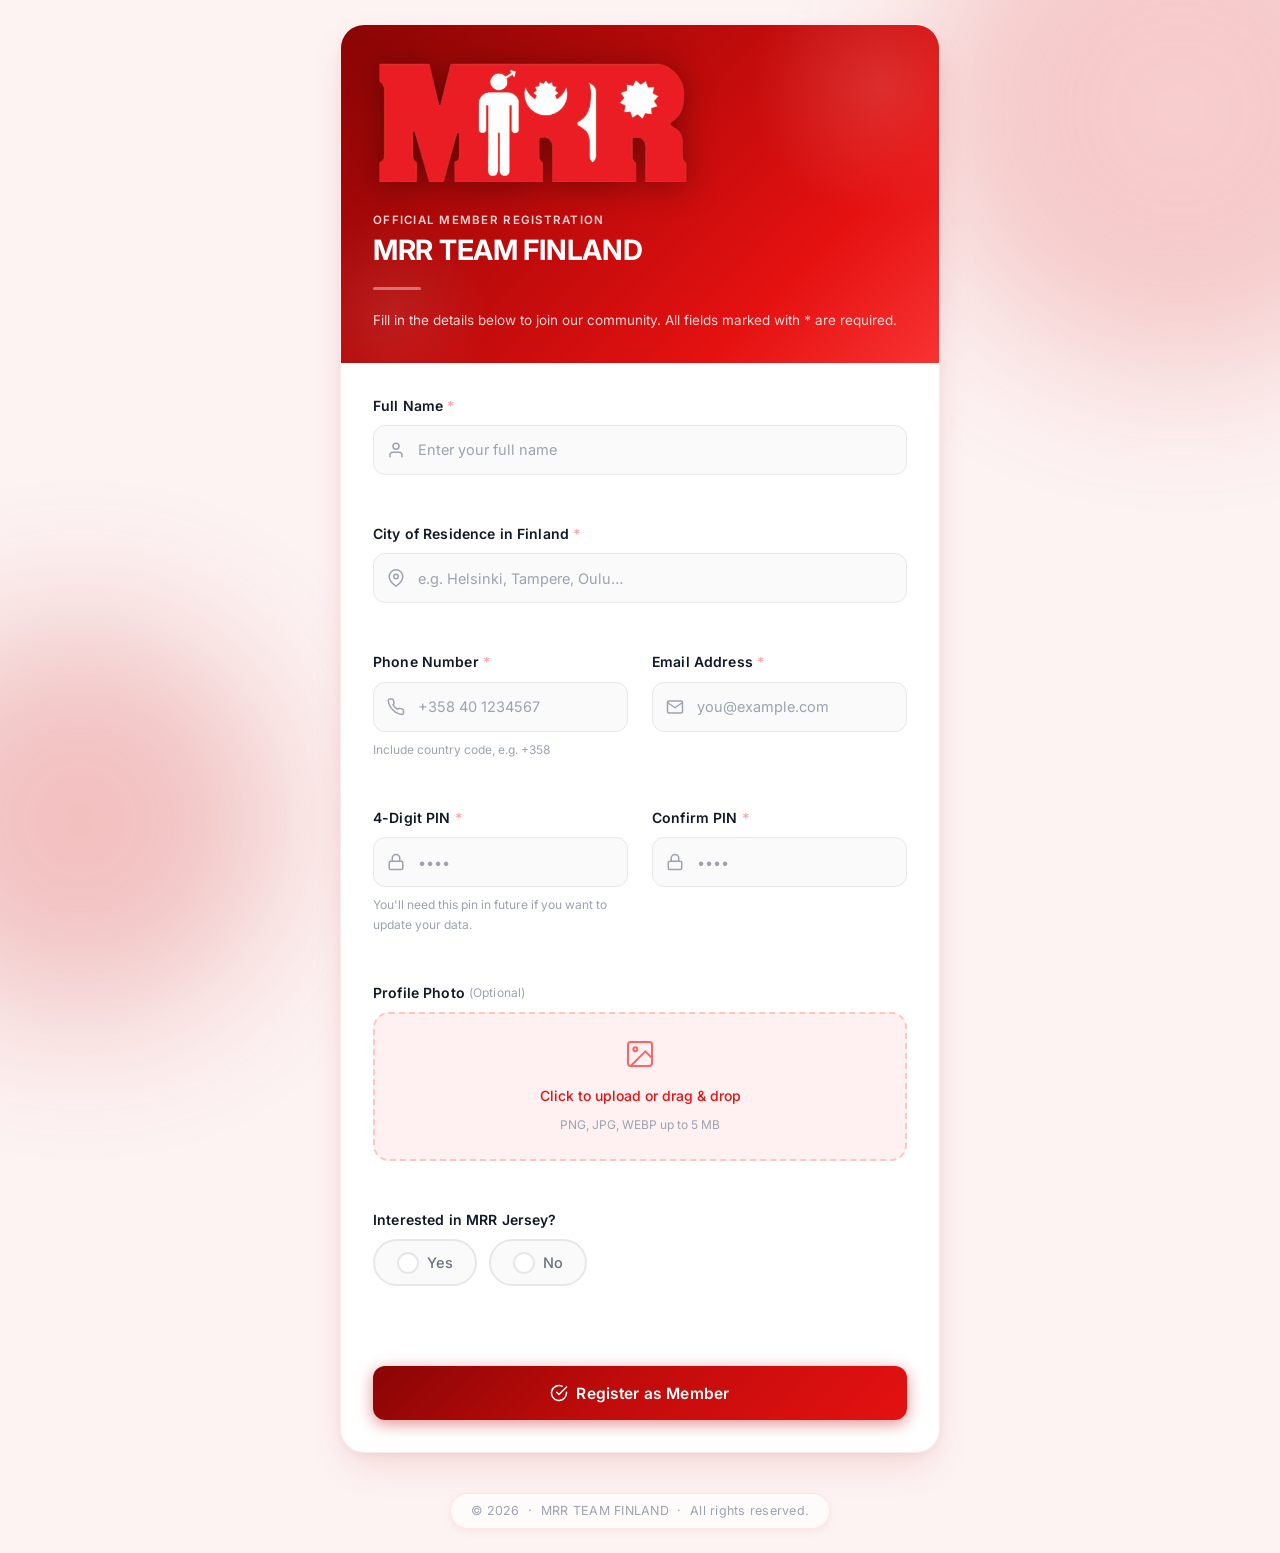
==== index.html @ 06aa5de4 "feat: add member login modal for registration editing and implement Firebase query logic" ====
<!DOCTYPE html>
<html lang="en">

<head>
  <meta charset="UTF-8">
  <meta name="viewport" content="width=device-width, initial-scale=1.0">
  <title>Member Registration | MRR TEAM FINLAND</title>
  <meta name="description" content="Join MRR TEAM FINLAND. Register as an official member today.">

  <!-- Social Meta -->
  <meta property="og:title" content="Member Registration | MRR TEAM FINLAND">
  <meta property="og:description" content="Register as a member of MRR TEAM FINLAND.">
  <meta property="og:type" content="website">

  <!-- Google Fonts -->
  <link rel="preconnect" href="https://fonts.googleapis.com">
  <link rel="preconnect" href="https://fonts.gstatic.com" crossorigin>
  <link href="https://fonts.googleapis.com/css2?family=Inter:wght@400;500;600;700&display=swap" rel="stylesheet">

  <!-- Stylesheet -->
  <link rel="stylesheet" href="index.css">
</head>

<body>

  <!-- =====================
       BACKGROUND DECORATION
       ===================== -->
  <div class="bg-orb bg-orb--1" aria-hidden="true"></div>
  <div class="bg-orb bg-orb--2" aria-hidden="true"></div>
  <div class="bg-orb bg-orb--3" aria-hidden="true"></div>

  <!-- =====================
       MAIN PAGE WRAPPER
       ===================== -->
  <main class="page-wrapper" role="main">

    <!-- Form Card -->
    <div class="form-card" id="formCard">

      <!-- Card Header -->
      <div class="card-header">

        <!-- MRR Logo -->
        <div class="header-logo-wrap">
          <img src="mrr-logo.png" alt="MRR TEAM FINLAND Logo" class="header-logo">
        </div>

        <div class="header-text">
          <p class="header-subtitle">Official Member Registration</p>
          <h1 class="header-title">MRR TEAM FINLAND</h1>
        </div>
        <div class="header-divider" aria-hidden="true"></div>
        <p class="header-desc">Fill in the details below to join our community. All fields marked with <span
            class="required-star">*</span> are required.</p>
        <!--  <div class="header-login-prompt">
          Already a member? <button type="button" id="openLoginModalBtn" class="login-text-btn">Login here</button>
        </div>-->
      </div>

      <!-- Registration Form -->
      <form id="registrationForm" class="reg-form" novalidate>

        <!-- Full Name -->
        <div class="field-group" id="fieldFullName">
          <label class="field-label" for="fullName">
            Full Name <span class="required-star" aria-label="required">*</span>
          </label>
          <div class="input-wrapper">
            <span class="input-icon" aria-hidden="true">
              <svg width="18" height="18" viewBox="0 0 24 24" fill="none" stroke="currentColor" stroke-width="2"
                stroke-linecap="round" stroke-linejoin="round">
                <path d="M20 21v-2a4 4 0 0 0-4-4H8a4 4 0 0 0-4 4v2" />
                <circle cx="12" cy="7" r="4" />
              </svg>
            </span>
            <input type="text" id="fullName" name="fullName" class="field-input" placeholder="Enter your full name"
              required autocomplete="name" aria-describedby="fullNameError">
          </div>
          <span class="field-error" id="fullNameError" role="alert" aria-live="polite"></span>
        </div>

        <!-- City of Residence -->
        <div class="field-group" id="fieldCity">
          <label class="field-label" for="city">
            City of Residence in Finland <span class="required-star" aria-label="required">*</span>
          </label>
          <div class="input-wrapper">
            <span class="input-icon" aria-hidden="true">
              <svg width="18" height="18" viewBox="0 0 24 24" fill="none" stroke="currentColor" stroke-width="2"
                stroke-linecap="round" stroke-linejoin="round">
                <path d="M21 10c0 7-9 13-9 13s-9-6-9-13a9 9 0 0 1 18 0z" />
                <circle cx="12" cy="10" r="3" />
              </svg>
            </span>
            <input type="text" id="city" name="city" class="field-input" placeholder="e.g. Helsinki, Tampere, Oulu…"
              required autocomplete="address-level2" aria-describedby="cityError">
          </div>
          <span class="field-error" id="cityError" role="alert" aria-live="polite"></span>
        </div>

        <!-- Phone Number -->
        <div class="field-group" id="fieldPhone">
          <label class="field-label" for="phone">
            Phone Number <span class="required-star" aria-label="required">*</span>
          </label>
          <div class="input-wrapper">
            <span class="input-icon" aria-hidden="true">
              <svg width="18" height="18" viewBox="0 0 24 24" fill="none" stroke="currentColor" stroke-width="2"
                stroke-linecap="round" stroke-linejoin="round">
                <path
                  d="M22 16.92v3a2 2 0 0 1-2.18 2 19.79 19.79 0 0 1-8.63-3.07A19.5 19.5 0 0 1 4.69 12a19.79 19.79 0 0 1-3.07-8.67A2 2 0 0 1 3.6 1.27h3a2 2 0 0 1 2 1.72c.127.96.361 1.903.7 2.81a2 2 0 0 1-.45 2.11L7.91 8.91a16 16 0 0 0 6.29 6.29l.91-.91a2 2 0 0 1 2.11-.45c.907.339 1.85.573 2.81.7A2 2 0 0 1 22 16.92z" />
              </svg>
            </span>
            <input type="tel" id="phone" name="phone" class="field-input" placeholder="+358 40 1234567" required
              autocomplete="tel" aria-describedby="phoneError">
          </div>
          <span class="field-hint">Include country code, e.g. +358</span>
          <span class="field-error" id="phoneError" role="alert" aria-live="polite"></span>
        </div>

        <!-- Email Address -->
        <div class="field-group" id="fieldEmail">
          <label class="field-label" for="email">
            Email Address <span class="required-star" aria-label="required">*</span>
          </label>
          <div class="input-wrapper">
            <span class="input-icon" aria-hidden="true">
              <svg width="18" height="18" viewBox="0 0 24 24" fill="none" stroke="currentColor" stroke-width="2"
                stroke-linecap="round" stroke-linejoin="round">
                <path d="M4 4h16c1.1 0 2 .9 2 2v12c0 1.1-.9 2-2 2H4c-1.1 0-2-.9-2-2V6c0-1.1.9-2 2-2z" />
                <polyline points="22,6 12,13 2,6" />
              </svg>
            </span>
            <input type="email" id="email" name="email" class="field-input" placeholder="you@example.com" required
              autocomplete="email" aria-describedby="emailError">
          </div>
          <span class="field-error" id="emailError" role="alert" aria-live="polite"></span>
        </div>

        <!-- 4-Digit PIN -->
        <div class="field-group" id="fieldPassword">
          <label class="field-label" for="password">
            4-Digit PIN <span class="required-star" aria-label="required">*</span>
          </label>
          <div class="input-wrapper">
            <span class="input-icon" aria-hidden="true">
              <svg width="18" height="18" viewBox="0 0 24 24" fill="none" stroke="currentColor" stroke-width="2"
                stroke-linecap="round" stroke-linejoin="round">
                <rect x="3" y="11" width="18" height="11" rx="2" ry="2" />
                <path d="M7 11V7a5 5 0 0 1 10 0v4" />
              </svg>
            </span>
            <input type="password" id="password" name="password" class="field-input pin-input" placeholder="••••"
              required inputmode="numeric" pattern="[0-9]{4}" maxlength="4" autocomplete="new-password"
              aria-describedby="passwordError passwordHint">
          </div>
          <span class="field-hint" id="passwordHint">You'll need this pin in future if you
            want to update your data.</span>
          <span class="field-error" id="passwordError" role="alert" aria-live="polite"></span>
        </div>

        <!-- Confirm PIN -->
        <div class="field-group" id="fieldConfirmPassword">
          <label class="field-label" for="confirmPassword">
            Confirm PIN <span class="required-star" aria-label="required">*</span>
          </label>
          <div class="input-wrapper">
            <span class="input-icon" aria-hidden="true">
              <svg width="18" height="18" viewBox="0 0 24 24" fill="none" stroke="currentColor" stroke-width="2"
                stroke-linecap="round" stroke-linejoin="round">
                <rect x="3" y="11" width="18" height="11" rx="2" ry="2" />
                <path d="M7 11V7a5 5 0 0 1 10 0v4" />
              </svg>
            </span>
            <input type="password" id="confirmPassword" name="confirmPassword" class="field-input pin-input"
              placeholder="••••" required inputmode="numeric" pattern="[0-9]{4}" maxlength="4"
              autocomplete="new-password" aria-describedby="confirmPasswordError">
          </div>
          <span class="field-error" id="confirmPasswordError" role="alert" aria-live="polite"></span>
        </div>

        <!-- Profile Photo Upload -->
        <div class="field-group" id="fieldPhoto">
          <label class="field-label" for="profilePhoto">
            Profile Photo <span class="field-optional">(Optional)</span>
          </label>

          <!-- Photo Drop Zone -->
          <div class="photo-dropzone" id="photoDropzone" role="button" tabindex="0"
            aria-label="Click or drag to upload profile photo">
            <!-- Preview state (hidden initially) -->
            <div class="photo-preview-wrapper" id="photoPreviewWrapper" style="display:none;">
              <img id="photoPreview" class="photo-preview-img" src="" alt="Profile photo preview">
              <button type="button" class="photo-remove-btn" id="photoRemoveBtn" aria-label="Remove photo">
                <svg width="14" height="14" viewBox="0 0 24 24" fill="none" stroke="currentColor" stroke-width="2.5"
                  stroke-linecap="round" stroke-linejoin="round">
                  <line x1="18" y1="6" x2="6" y2="18" />
                  <line x1="6" y1="6" x2="18" y2="18" />
                </svg>
              </button>
            </div>

            <!-- Placeholder state -->
            <div class="photo-placeholder" id="photoPlaceholder">
              <div class="photo-placeholder-icon" aria-hidden="true">
                <svg width="32" height="32" viewBox="0 0 24 24" fill="none" stroke="currentColor" stroke-width="1.5"
                  stroke-linecap="round" stroke-linejoin="round">
                  <rect x="3" y="3" width="18" height="18" rx="2" ry="2" />
                  <circle cx="8.5" cy="8.5" r="1.5" />
                  <polyline points="21 15 16 10 5 21" />
                </svg>
              </div>
              <p class="photo-placeholder-text">Click to upload or drag &amp; drop</p>
              <p class="photo-placeholder-hint">PNG, JPG, WEBP up to 5 MB</p>
            </div>

            <input type="file" id="profilePhoto" name="profilePhoto" class="photo-file-input"
              accept="image/png,image/jpeg,image/webp,image/gif" aria-describedby="photoError">
          </div>
          <span class="field-error" id="photoError" role="alert" aria-live="polite"></span>
        </div>

        <!-- ── Jersey Interest ── -->
        <div class="field-group" id="fieldJerseyInterest">
          <label class="field-label">
            Interested in MRR Jersey?
          </label>
          <div class="radio-pill-group" role="radiogroup" aria-describedby="jerseyInterestError">

            <label class="radio-pill" id="radioLabelYes">
              <input type="radio" id="jerseyInterestYes" name="jerseyInterest" value="yes" class="radio-pill__input">
              <span class="radio-pill__check" aria-hidden="true">
                <svg width="14" height="14" viewBox="0 0 24 24" fill="none" stroke="currentColor" stroke-width="3"
                  stroke-linecap="round" stroke-linejoin="round">
                  <polyline points="20 6 9 17 4 12" />
                </svg>
              </span>
              <span class="radio-pill__text">Yes</span>
            </label>

            <label class="radio-pill" id="radioLabelNo">
              <input type="radio" id="jerseyInterestNo" name="jerseyInterest" value="no" class="radio-pill__input">
              <span class="radio-pill__check" aria-hidden="true">
                <svg width="14" height="14" viewBox="0 0 24 24" fill="none" stroke="currentColor" stroke-width="3"
                  stroke-linecap="round" stroke-linejoin="round">
                  <polyline points="20 6 9 17 4 12" />
                </svg>
              </span>
              <span class="radio-pill__text">No</span>
            </label>

          </div>
          <span class="field-error" id="jerseyInterestError" role="alert" aria-live="polite"></span>
        </div>

        <!-- ── Jersey Details (shown only when jerseyInterest = yes) ── -->
        <div class="jersey-details-panel" id="jerseyDetailsPanel" aria-hidden="true">

          <div class="jersey-panel-header" aria-hidden="true">
            <svg width="20" height="20" viewBox="0 0 24 24" fill="none" stroke="currentColor" stroke-width="2"
              stroke-linecap="round" stroke-linejoin="round">
              <path
                d="M20.38 3.46 16 2a4 4 0 0 1-8 0L3.62 3.46a2 2 0 0 0-1.34 2.23l.58 3.57a1 1 0 0 0 .99.84H6v10c0 1.1.9 2 2 2h8a2 2 0 0 0 2-2V10h2.15a1 1 0 0 0 .99-.84l.58-3.57a2 2 0 0 0-1.34-2.23z" />
            </svg>
            Jersey Details
          </div>

          <!-- Jersey Type -->
          <div class="field-group" id="fieldJerseyType">
            <label class="field-label">
              Jersey Type
              <span class="required-star" aria-label="required">*</span>
            </label>
            <div class="radio-pill-group" role="radiogroup" aria-describedby="jerseyTypeError">

              <label class="radio-pill" id="radioLabelPlayer">
                <input type="radio" id="jerseyTypePlayer" name="jerseyType" value="player" class="radio-pill__input">
                <span class="radio-pill__check" aria-hidden="true">
                  <svg width="14" height="14" viewBox="0 0 24 24" fill="none" stroke="currentColor" stroke-width="3"
                    stroke-linecap="round" stroke-linejoin="round">
                    <polyline points="20 6 9 17 4 12" />
                  </svg>
                </span>
                <span class="radio-pill__text">Player Jersey</span>
              </label>

              <label class="radio-pill" id="radioLabelFan">
                <input type="radio" id="jerseyTypeFan" name="jerseyType" value="fan" class="radio-pill__input">
                <span class="radio-pill__check" aria-hidden="true">
                  <svg width="14" height="14" viewBox="0 0 24 24" fill="none" stroke="currentColor" stroke-width="3"
                    stroke-linecap="round" stroke-linejoin="round">
                    <polyline points="20 6 9 17 4 12" />
                  </svg>
                </span>
                <span class="radio-pill__text">Fan Jersey</span>
              </label>

            </div>
            <span class="field-error" id="jerseyTypeError" role="alert" aria-live="polite"></span>
          </div>
          <!-- Jersey Size (Nepal Size) -->
          <div class="field-group" id="fieldJerseySize">
            <label class="field-label" for="jerseySize">
              Jersey Size <span class="field-hint-inline">(Nepal Size)</span>
              <span class="required-star" aria-label="required">*</span>
            </label>
            <div class="input-wrapper select-wrapper">
              <span class="input-icon" aria-hidden="true">
                <svg width="18" height="18" viewBox="0 0 24 24" fill="none" stroke="currentColor" stroke-width="2"
                  stroke-linecap="round" stroke-linejoin="round">
                  <path
                    d="M21 16V8a2 2 0 0 0-1-1.73l-7-4a2 2 0 0 0-2 0l-7 4A2 2 0 0 0 3 8v8a2 2 0 0 0 1 1.73l7 4a2 2 0 0 0 2 0l7-4A2 2 0 0 0 21 16z" />
                </svg>
              </span>
              <select id="jerseySize" name="jerseySize" class="field-input field-select"
                aria-describedby="jerseySizeError">
                <option value="" disabled selected>Select size…</option>
                <option value="XS">XS — Extra Small</option>
                <option value="S">S — Small</option>
                <option value="M">M — Medium</option>
                <option value="L">L — Large</option>
                <option value="XL">XL — Extra Large</option>
                <option value="XXL">XXL — Double Extra Large</option>
                <option value="XXXL">XXXL — Triple Extra Large</option>
              </select>
            </div>
            <span class="field-hint">Choose your Nepal standard jersey size</span>
            <span class="field-error" id="jerseySizeError" role="alert" aria-live="polite"></span>
          </div>

          <!-- Jersey Number -->
          <div class="field-group" id="fieldJerseyNumber">
            <label class="field-label" for="jerseyNumber">
              Jersey Number <span class="required-star" aria-label="required">*</span>
            </label>
            <div class="input-wrapper">
              <span class="input-icon" aria-hidden="true">
                <svg width="18" height="18" viewBox="0 0 24 24" fill="none" stroke="currentColor" stroke-width="2"
                  stroke-linecap="round" stroke-linejoin="round">
                  <circle cx="12" cy="12" r="10" />
                  <line x1="12" y1="8" x2="12" y2="12" />
                  <line x1="12" y1="16" x2="12.01" y2="16" />
                </svg>
              </span>
              <input type="number" id="jerseyNumber" name="jerseyNumber" class="field-input"
                placeholder="e.g. 7, 10, 23…" min="1" max="99" aria-describedby="jerseyNumberError">
            </div>
            <span class="field-hint">Pick a number between 1 and 99</span>
            <span class="field-error" id="jerseyNumberError" role="alert" aria-live="polite"></span>
          </div>

          <!-- Jersey Pricing Info Box (shown dynamically by JS) -->
          <div class="jersey-price-info" id="jerseyPriceInfo" style="display:none;" aria-live="polite"></div>

          <!-- Payment Gateway Section (shown dynamically by JS) -->
          <div class="payment-gateway-panel" id="paymentGatewayPanel" style="display:none;">
            <div class="payment-gateway-header">
              <svg width="16" height="16" viewBox="0 0 24 24" fill="none" stroke="currentColor" stroke-width="2.5"
                stroke-linecap="round" stroke-linejoin="round" aria-hidden="true">
                <rect x="2" y="4" width="20" height="16" rx="2" />
                <line x1="2" y1="10" x2="22" y2="10" />
              </svg>
              Payment Method
            </div>
            <div class="payment-card">
              <div class="payment-card__header">
                <img
                  src="https://upload.wikimedia.org/wikipedia/commons/thumb/f/fd/MobilePay_logo.svg/1280px-MobilePay_logo.svg.png?utm_source=commons.wikimedia.org&amp;utm_campaign=index&amp;utm_content=thumbnail"
                  alt="MobilePay Logo" class="mobilepay-logo">
              </div>
              <div class="payment-card__body">
                <p class="payment-instructions">We are using MobilePay as our payment partner. All payments will be
                  collected through a dedicated MobilePay Box named <strong>&quot;MRR TEAM FINLAND
                    JERSEY&quot;</strong>
                  to ensure transparency and fair accounting. After completing your payment in MobilePay, please
                  return
                  to this page and finish filling out the form to complete your registration.</p>
                <a href="https://qr.mobilepay.fi/box/a26a22b5-7c49-47fc-b2d8-ab34f4d1d875/pay-in" id="mobilePayBtn"
                  target="_blank" rel="noopener noreferrer" class="mobilepay-pay-btn">
                  Pay with MobilePay
                </a>
              </div>
            </div>
          </div>

        </div><!-- /jersey-details-panel -->

        <!-- Submit Button -->
        <div class="submit-area">
          <button type="submit" id="submitBtn" class="submit-btn">
            <span class="submit-btn__label" id="submitBtnLabel">
              <svg width="18" height="18" viewBox="0 0 24 24" fill="none" stroke="currentColor" stroke-width="2"
                stroke-linecap="round" stroke-linejoin="round" aria-hidden="true">
                <path d="M22 11.08V12a10 10 0 1 1-5.93-9.14" />
                <polyline points="22 4 12 14.01 9 11.01" />
              </svg>
              Register as Member
            </span>
            <span class="submit-btn__spinner" id="submitBtnSpinner" style="display:none;" aria-label="Submitting…">
              <svg class="spinner-svg" width="20" height="20" viewBox="0 0 24 24" fill="none"
                xmlns="http://www.w3.org/2000/svg">
                <circle cx="12" cy="12" r="10" stroke="rgba(255,255,255,0.3)" stroke-width="3" />
                <path d="M12 2a10 10 0 0 1 10 10" stroke="white" stroke-width="3" stroke-linecap="round" />
              </svg>
              Saving your registration…
            </span>
          </button>
        </div>

      </form>
    </div>

    <!-- =====================
         SUCCESS CARD
         ===================== -->
    <div class="success-card" id="successCard" style="display:none;" role="status" aria-live="polite">
      <div class="success-icon" aria-hidden="true">
        <svg width="48" height="48" viewBox="0 0 24 24" fill="none" stroke="currentColor" stroke-width="2"
          stroke-linecap="round" stroke-linejoin="round">
          <path d="M22 11.08V12a10 10 0 1 1-5.93-9.14" />
          <polyline points="22 4 12 14.01 9 11.01" />
        </svg>
      </div>
      <h2 class="success-title">Request Submitted!</h2>
      <p class="success-body">Your request has been submitted, your request will be verified and the account will be
        activated soon...</p>
      <p class="success-update-text"
        style="font-size: 13.5px; color: var(--clr-text-secondary); margin-top: -12px; margin-bottom: var(--space-6); line-height: 1.5;">
        If you want to edit or update your information, <a href="members.html"
          style="color: var(--clr-accent); font-weight: 600; text-decoration: underline;">click here to update</a>.
      </p>

      <div class="success-details" id="successDetails">
        <div class="success-detail-row">
          <span class="success-detail-label">Member ID</span>
          <span class="success-detail-value" id="successMemberId">—</span>
        </div>
        <div class="success-detail-row">
          <span class="success-detail-label">Name</span>
          <span class="success-detail-value" id="successName">—</span>
        </div>
        <div class="success-detail-row">
          <span class="success-detail-label">Status</span>
          <span class="success-detail-value success-badge success-badge--pending">✦ Pending</span>
        </div>
        <div class="success-detail-row" id="successJerseyRow" style="display:none;">
          <span class="success-detail-label">Jersey</span>
          <span class="success-detail-value" id="successJerseyInfo">—</span>
        </div>
      </div>

      <!-- Success Payment Box (shown dynamically if jersey ordered) -->
      <div id="successPaymentBox" style="display:none; margin-top: var(--space-6); text-align: left;">
        <div class="payment-card">
          <div class="payment-card__header">
            <img
              src="https://upload.wikimedia.org/wikipedia/commons/thumb/f/fd/MobilePay_logo.svg/1280px-MobilePay_logo.svg.png?utm_source=commons.wikimedia.org&amp;utm_campaign=index&amp;utm_content=thumbnail"
              alt="MobilePay Logo" class="mobilepay-logo">
            <span class="payment-badge" style="background: #fff8e1; color: #b78103;">Pending Payment</span>
          </div>
          <div class="payment-card__body">
            <p class="payment-instructions" style="font-size: 13px;">We are using MobilePay Box as our payment
              partner.
              All payments will be collected through a dedicated MobilePay Box named &quot;MRR TEAM FINLAND
              JERSEY&quot;
              to ensure transparency and fair accounting.</p>
            <a href="https://qr.mobilepay.fi/box/a26a22b5-7c49-47fc-b2d8-ab34f4d1d875/pay-in" target="_blank"
              rel="noopener noreferrer" class="mobilepay-pay-btn">
              Pay with MobilePay
            </a>
          </div>
        </div>
      </div>

      <button type="button" class="success-again-btn" id="registerAnotherBtn">
        Register Another Member
      </button>
    </div>

  </main>

  <!-- =====================
       FOOTER
       ===================== -->
  <footer class="site-footer" role="contentinfo">
    <p>&copy; 2026 &nbsp;&#8231;&nbsp; MRR TEAM FINLAND &nbsp;&#8231;&nbsp; All rights reserved.</p>
  </footer>

  <!-- =====================
       TOAST NOTIFICATION
       ===================== -->
  <div class="toast" id="toast" role="alert" aria-live="assertive" aria-atomic="true"></div>

  <!-- =====================
       LOGIN MODAL
       ===================== -->
  <div class="login-modal-backdrop" id="loginModal" style="display: none;" role="dialog" aria-modal="true"
    aria-labelledby="loginModalTitle">
    <div class="login-modal-card">
      <div class="login-modal-header">
        <h2 class="login-modal-title" id="loginModalTitle">Member Login</h2>
        <button type="button" class="login-modal-close-btn" id="closeLoginModalBtn"
          aria-label="Close dialog">&times;</button>
      </div>
      <div class="login-modal-body">
        <p class="login-modal-instruction">Enter your email and 4-digit PIN to edit your registration details.</p>

        <div class="field-group" id="loginFieldEmail">
          <label class="field-label" for="loginEmail">Email Address</label>
          <div class="input-wrapper">
            <span class="input-icon" aria-hidden="true">
              <svg width="18" height="18" viewBox="0 0 24 24" fill="none" stroke="currentColor" stroke-width="2"
                stroke-linecap="round" stroke-linejoin="round">
                <path d="M4 4h16c1.1 0 2 .9 2 2v12c0 1.1-.9 2-2 2H4c-1.1 0-2-.9-2-2V6c0-1.1.9-2 2-2z" />
                <polyline points="22,6 12,13 2,6" />
              </svg>
            </span>
            <input type="email" id="loginEmail" class="field-input" placeholder="Enter your registered email"
              aria-describedby="loginEmailError">
          </div>
          <span class="field-error" id="loginEmailError" role="alert" aria-live="polite"></span>
        </div>

        <div class="field-group" id="loginFieldPin">
          <label class="field-label" for="loginPin">4-Digit PIN</label>
          <div class="input-wrapper">
            <span class="input-icon" aria-hidden="true">
              <svg width="18" height="18" viewBox="0 0 24 24" fill="none" stroke="currentColor" stroke-width="2"
                stroke-linecap="round" stroke-linejoin="round">
                <rect x="3" y="11" width="18" height="11" rx="2" ry="2" />
                <path d="M7 11V7a5 5 0 0 1 10 0v4" />
              </svg>
            </span>
            <input type="password" id="loginPin" class="field-input pin-input" placeholder="••••" inputmode="numeric"
              pattern="[0-9]{4}" maxlength="4" aria-describedby="loginPinError">
            <button type="button" class="password-toggle-btn" id="toggleLoginPin" aria-label="Show password"
              tabindex="-1">
              <svg width="18" height="18" viewBox="0 0 24 24" fill="none" stroke="currentColor" stroke-width="2"
                stroke-linecap="round" stroke-linejoin="round">
                <path d="M1 12s4-8 11-8 11 8 11 8-4 8-11 8-11-8-11-8z" />
                <circle cx="12" cy="12" r="3" />
              </svg>
            </button>
          </div>
          <span class="field-error" id="loginPinError" role="alert" aria-live="polite"></span>
        </div>

        <button type="button" class="login-submit-btn" id="loginSubmitBtn">
          <span class="login-submit-btn__label" id="loginSubmitBtnLabel">Verify &amp; Edit Details</span>
          <span class="login-submit-btn__spinner" id="loginSubmitBtnSpinner" style="display:none;"
            aria-label="Verifying...">
            <svg class="spinner-svg" width="20" height="20" viewBox="0 0 24 24" fill="none"
              xmlns="http://www.w3.org/2000/svg">
              <circle cx="12" cy="12" r="10" stroke="rgba(255,255,255,0.3)" stroke-width="3" />
              <path d="M12 2a10 10 0 0 1 10 10" stroke="white" stroke-width="3" stroke-linecap="round" />
            </svg>
          </span>
        </button>
      </div>
    </div>
  </div>

  <!-- JavaScript -->
  <script type="module" src="index.js"></script>

</body>

</html>
---- index.css ----
/* ============================================================
   MRRR Team Finland Boys Group — Member Registration Styles
   Design: Google Forms-inspired | Red theme | Modern/Premium
   ============================================================ */

/* ── 1. CSS Custom Properties ─────────────────────────────── */
:root {
  /* Brand palette — RED */
  --clr-red-50:  #fff1f1;
  --clr-red-100: #ffe0e0;
  --clr-red-200: #ffc5c5;
  --clr-red-300: #ff9d9d;
  --clr-red-400: #ff6464;
  --clr-red-500: #f83232;
  --clr-red-600: #e51111;
  --clr-red-700: #c00b0b;
  --clr-red-800: #9f0f0f;
  --clr-red-900: #840f0f;
  --clr-red-950: #4c0404;

  /* Semantic tokens */
  --clr-accent:        var(--clr-red-600);
  --clr-accent-light:  var(--clr-red-400);
  --clr-accent-dark:   var(--clr-red-800);
  --clr-accent-bg:     var(--clr-red-50);
  --clr-accent-border: var(--clr-red-200);

  --clr-success: #10b981;
  --clr-error:   #dc2626;
  --clr-warning: #f59e0b;

  --clr-text-primary:   #111827;
  --clr-text-secondary: #6b7280;
  --clr-text-muted:     #9ca3af;
  --clr-text-inverse:   #ffffff;

  --clr-bg-page:  #fdf3f3;
  --clr-bg-card:  #ffffff;
  --clr-border:   #e5e7eb;
  --clr-border-focus: var(--clr-red-500);

  /* Typography */
  --font-sans: 'Inter', -apple-system, BlinkMacSystemFont, 'Segoe UI', sans-serif;

  /* Radii */
  --radius-sm:   6px;
  --radius-md:   12px;
  --radius-lg:   16px;
  --radius-xl:   24px;
  --radius-full: 9999px;

  /* Shadows */
  --shadow-sm: 0 1px 3px 0 rgba(0,0,0,.06), 0 1px 2px -1px rgba(0,0,0,.06);
  --shadow-md: 0 4px 12px -2px rgba(0,0,0,.08), 0 2px 6px -2px rgba(0,0,0,.05);
  --shadow-lg: 0 16px 40px -8px rgba(192, 11, 11, .14), 0 4px 16px -4px rgba(0,0,0,.08);
  --shadow-xl: 0 24px 64px -12px rgba(192, 11, 11, .20);

  /* Transitions */
  --ease-out:      cubic-bezier(0.16, 1, 0.3, 1);
  --ease-in:       cubic-bezier(0.4, 0, 1, 1);
  --duration-fast:   150ms;
  --duration-normal: 260ms;
  --duration-slow:   420ms;

  /* Spacing */
  --space-1: 4px;  --space-2: 8px;  --space-3: 12px; --space-4: 16px;
  --space-5: 20px; --space-6: 24px; --space-7: 28px; --space-8: 32px;
  --space-10: 40px; --space-12: 48px;
}


/* ── 2. Base Reset ────────────────────────────────────────── */
*, *::before, *::after { box-sizing: border-box; margin: 0; padding: 0; }

html {
  scroll-behavior: smooth;
  -webkit-text-size-adjust: 100%;
}

body {
  font-family: var(--font-sans);
  font-size: 15px;
  line-height: 1.6;
  color: var(--clr-text-primary);
  background-color: var(--clr-bg-page);
  min-height: 100vh;
  display: flex;
  flex-direction: column;
  align-items: center;
  justify-content: flex-start;
  padding: var(--space-6) var(--space-4) 0;
  position: relative;
  overflow-x: hidden;
}

img    { display: block; max-width: 100%; }
button { font-family: inherit; cursor: pointer; }
input, select { font-family: inherit; }
a { color: var(--clr-accent); text-decoration: none; }
a:hover { text-decoration: underline; }


/* ── 3. Animated Background Orbs ─────────────────────────── */
.bg-orb {
  position: fixed;
  border-radius: 50%;
  filter: blur(80px);
  opacity: 0.30;
  pointer-events: none;
  will-change: transform;
  z-index: 0;
}

.bg-orb--1 {
  width: 500px; height: 500px;
  background: radial-gradient(circle, #ff9d9d, #c00b0b);
  top: -140px; right: -150px;
  animation: orbFloat1 18s ease-in-out infinite;
}

.bg-orb--2 {
  width: 380px; height: 380px;
  background: radial-gradient(circle, #ff6464, #9f0f0f);
  bottom: -110px; left: -110px;
  animation: orbFloat2 22s ease-in-out infinite;
}

.bg-orb--3 {
  width: 260px; height: 260px;
  background: radial-gradient(circle, #ffc5c5, #e51111);
  top: 50%; left: 50%;
  transform: translate(-50%, -50%);
  opacity: 0.14;
  animation: orbFloat3 14s ease-in-out infinite;
}

@keyframes orbFloat1 {
  0%,100% { transform: translateY(0px) rotate(0deg); }
  33%      { transform: translateY(28px) rotate(5deg); }
  66%      { transform: translateY(-18px) rotate(-3deg); }
}
@keyframes orbFloat2 {
  0%,100% { transform: translateY(0px) rotate(0deg); }
  50%     { transform: translateY(-38px) rotate(7deg); }
}
@keyframes orbFloat3 {
  0%,100% { transform: translate(-50%,-50%) scale(1); }
  50%     { transform: translate(-50%,-50%) scale(1.22); }
}


/* ── 4. Page Wrapper ──────────────────────────────────────── */
.page-wrapper {
  position: relative;
  z-index: 1;
  width: 100%;
  max-width: 600px;
  flex: 1;              /* stretches to push footer down */
  display: flex;
  flex-direction: column;
  justify-content: center;
  padding-bottom: var(--space-6);
}


/* ── 5. Form Card ─────────────────────────────────────────── */
.form-card {
  background: var(--clr-bg-card);
  border-radius: var(--radius-xl);
  box-shadow: var(--shadow-lg);
  overflow: hidden;
  border: 1px solid rgba(255, 157, 157, 0.22);
  animation: cardEntrance var(--duration-slow) var(--ease-out) both;
}

@keyframes cardEntrance {
  from { opacity: 0; transform: translateY(28px) scale(0.97); }
  to   { opacity: 1; transform: translateY(0)    scale(1); }
}


/* ── 6. Card Header ───────────────────────────────────────── */
.card-header {
  background: linear-gradient(135deg, #8a0505 0%, #c00b0b 45%, #e51111 75%, #f83232 100%);
  padding: var(--space-8) var(--space-8) var(--space-8);
  color: var(--clr-text-inverse);
  position: relative;
  overflow: hidden;
}

/* Decorative radial glows */
.card-header::before {
  content: '';
  position: absolute;
  top: -70px; right: -70px;
  width: 260px; height: 260px;
  background: radial-gradient(circle, rgba(255,255,255,0.13), transparent 70%);
  border-radius: 50%;
  pointer-events: none;
}
.card-header::after {
  content: '';
  position: absolute;
  bottom: -50px; left: -50px;
  width: 200px; height: 200px;
  background: radial-gradient(circle, rgba(255,255,255,0.08), transparent 70%);
  border-radius: 50%;
  pointer-events: none;
}

/* Logo */
.header-logo-wrap {
  display: flex;
  justify-content: flex-start;
  margin-bottom: var(--space-5);
  position: relative;
  z-index: 1;
}

.header-logo {
  width: 100%;
  max-width: 320px;
  height: auto;
  border-radius: var(--radius-md);
  /* subtle drop shadow so it lifts off the gradient */
  filter: drop-shadow(0 4px 16px rgba(0,0,0,0.35));
  transition: transform var(--duration-normal) var(--ease-out);
}

.header-logo:hover {
  transform: scale(1.03);
}

.header-subtitle {
  font-size: 11.5px;
  font-weight: 600;
  letter-spacing: 0.11em;
  text-transform: uppercase;
  opacity: 0.82;
  margin-bottom: var(--space-1);
}

.header-title {
  font-size: clamp(22px, 4vw, 28px);
  font-weight: 700;
  line-height: 1.2;
  letter-spacing: -0.01em;
}

.header-title span { opacity: 0.88; font-weight: 500; }

.header-divider {
  width: 48px; height: 3px;
  background: rgba(255,255,255,0.40);
  border-radius: var(--radius-full);
  margin: var(--space-5) 0;
}

.header-desc { font-size: 13.5px; opacity: 0.82; line-height: 1.5; }

.required-star   { color: #fca5a5; font-weight: 600; }
.card-header .required-star { color: #ffc5c5; }


/* ── 7. Form Body ─────────────────────────────────────────── */
.reg-form {
  padding: var(--space-8);
  display: grid;
  grid-template-columns: 1fr 1fr;
  gap: var(--space-6);
}


/* ── 8. Field Groups ──────────────────────────────────────── */
.field-group {
  display: flex;
  flex-direction: column;
  gap: var(--space-2);
  grid-column: span 2;
}

#fieldPhone,
#fieldEmail,
#fieldPassword,
#fieldConfirmPassword {
  grid-column: span 1;
}

.field-label {
  font-size: 14px;
  font-weight: 600;
  color: var(--clr-text-primary);
  letter-spacing: 0.01em;
  display: flex;
  align-items: center;
  gap: var(--space-1);
  flex-wrap: wrap;
}

.field-optional {
  font-size: 12px;
  font-weight: 400;
  color: var(--clr-text-muted);
}

.field-hint-inline {
  font-size: 12px;
  font-weight: 400;
  color: var(--clr-text-secondary);
}

/* Jersey label icon */
.jersey-label-icon { font-size: 16px; line-height: 1; display: none; }


/* ── 10. Radio Pill Buttons (Yes / No) ───────────────────── */
.radio-pill-group {
  display: flex;
  gap: var(--space-3);
  flex-wrap: wrap;
}

.radio-pill {
  display: inline-flex;
  align-items: center;
  gap: 8px;
  padding: 10px 22px;
  border-radius: var(--radius-full);
  border: 2px solid var(--clr-border);
  background: #fafafa;
  cursor: pointer;
  font-size: 14.5px;
  font-weight: 500;
  color: var(--clr-text-secondary);
  user-select: none;
  transition:
    border-color var(--duration-fast) ease,
    background   var(--duration-fast) ease,
    color        var(--duration-fast) ease,
    box-shadow   var(--duration-fast) ease;
  position: relative;
}

.radio-pill:hover {
  border-color: var(--clr-accent-border);
  background: var(--clr-red-50);
  color: var(--clr-accent);
}

/* Hide the native radio input visually but keep it accessible */
.radio-pill__input {
  position: absolute;
  opacity: 0;
  width: 0;
  height: 0;
  pointer-events: none;
}

/* The check circle */
.radio-pill__check {
  width: 22px;
  height: 22px;
  border-radius: 50%;
  border: 2px solid var(--clr-border);
  background: #fff;
  display: flex;
  align-items: center;
  justify-content: center;
  flex-shrink: 0;
  transition:
    border-color var(--duration-fast) ease,
    background   var(--duration-fast) ease;
}

.radio-pill__check svg {
  opacity: 0;
  transform: scale(0.5);
  transition:
    opacity   var(--duration-fast) ease,
    transform var(--duration-fast) var(--ease-out);
  color: white;
}

/* Checked state */
.radio-pill__input:checked ~ .radio-pill__check {
  border-color: var(--clr-accent);
  background: var(--clr-accent);
}

.radio-pill__input:checked ~ .radio-pill__check svg {
  opacity: 1;
  transform: scale(1);
}

.radio-pill:has(.radio-pill__input:checked) {
  border-color: var(--clr-accent);
  background: var(--clr-red-50);
  color: var(--clr-accent);
  box-shadow: 0 0 0 3px rgba(229, 17, 17, 0.10);
  font-weight: 600;
}

/* Focus ring for keyboard nav */
.radio-pill__input:focus-visible ~ .radio-pill__check {
  outline: 2px solid var(--clr-accent);
  outline-offset: 2px;
}


/* ── 9. Input Wrapper & Input ─────────────────────────────── */
.input-wrapper {
  position: relative;
  display: flex;
  align-items: center;
}

.input-icon {
  position: absolute;
  left: 14px;
  display: flex;
  align-items: center;
  color: var(--clr-text-muted);
  pointer-events: none;
  transition: color var(--duration-fast) ease;
  z-index: 1;
}

.field-input {
  width: 100%;
  height: 50px;
  padding: 0 var(--space-4) 0 44px;
  border: 1.5px solid var(--clr-border);
  border-radius: var(--radius-md);
  background: #fafafa;
  color: var(--clr-text-primary);
  font-size: 14.5px;
  outline: none;
  transition:
    border-color var(--duration-fast) ease,
    background    var(--duration-fast) ease,
    box-shadow    var(--duration-fast) ease;
  caret-color: var(--clr-accent);
  -webkit-appearance: none;
  appearance: none;
}

.field-input::placeholder { color: var(--clr-text-muted); }

.field-input:focus {
  border-color: var(--clr-border-focus);
  background: #ffffff;
  box-shadow: 0 0 0 3px rgba(232, 17, 17, 0.12);
}

.input-wrapper:focus-within .input-icon { color: var(--clr-accent); }

/* Password Visibility Toggle Button */
.password-toggle-btn {
  position: absolute;
  right: 14px;
  top: 50%;
  transform: translateY(-50%);
  background: none;
  border: none;
  padding: 4px;
  cursor: pointer;
  color: var(--clr-text-muted);
  display: flex;
  align-items: center;
  justify-content: center;
  transition: color var(--duration-fast) var(--ease-out);
  z-index: 10;
}

.password-toggle-btn:hover {
  color: var(--clr-accent);
}

.password-toggle-btn:focus-visible {
  outline: 2px solid var(--clr-border-focus);
  border-radius: var(--radius-sm);
}

/* Custom padding for password inputs to prevent text overlap with the toggle button */
#password, #confirmPassword {
  padding-right: 46px;
}

/* Error state */
.field-group.has-error .field-input {
  border-color: var(--clr-error);
  background: #fff8f8;
  box-shadow: 0 0 0 3px rgba(220, 38, 38, 0.10);
}
.field-group.has-error .input-icon { color: var(--clr-error); }

/* Valid state */
.field-group.is-valid .field-input { border-color: var(--clr-success); }
.field-group.is-valid .input-icon  { color: var(--clr-success); }


/* ── 10. Select Styling ───────────────────────────────────── */
.select-wrapper { position: relative; }

/* The chevron SVG is the input-icon; hide native arrow */
.field-select {
  padding-right: 44px; /* room for chevron on right */
  cursor: pointer;
  padding-right: var(--space-10);
}

/* Move the chevron icon to the right side */
.select-wrapper .input-icon {
  left: auto;
  right: 14px;
  pointer-events: none;
}

/* Re-align text padding since icon is on the right now */
.select-wrapper .field-input.field-select {
  padding-left: 44px; /* keep left icon */
  padding-right: 40px;
}

/* Fallback: no custom icon for left, just use left-only padding */
.field-select { padding-left: 14px; }

/* Full re-layout: left icon stays, right chevron added via wrapper */
.select-wrapper {
  position: relative;
}
.select-wrapper::after {
  content: '';
  position: absolute;
  right: 14px;
  top: 50%;
  transform: translateY(-50%);
  width: 18px;
  height: 18px;
  background-image: url("data:image/svg+xml,%3Csvg xmlns='http://www.w3.org/2000/svg' width='18' height='18' viewBox='0 0 24 24' fill='none' stroke='%239ca3af' stroke-width='2' stroke-linecap='round' stroke-linejoin='round'%3E%3Cpolyline points='6 9 12 15 18 9'/%3E%3C/svg%3E");
  background-repeat: no-repeat;
  background-size: contain;
  pointer-events: none;
  transition: background-image var(--duration-fast) ease;
}

.select-wrapper:focus-within::after {
  background-image: url("data:image/svg+xml,%3Csvg xmlns='http://www.w3.org/2000/svg' width='18' height='18' viewBox='0 0 24 24' fill='none' stroke='%23e51111' stroke-width='2' stroke-linecap='round' stroke-linejoin='round'%3E%3Cpolyline points='6 9 12 15 18 9'/%3E%3C/svg%3E");
}

/* Remove the inline input-icon SVG from selects (we use ::after) */
.select-wrapper .input-icon { display: none; }

/* Left padding for selects (no icon on left — cleaner for selects) */
.field-input.field-select { padding-left: 14px; padding-right: 40px; }

.field-hint  {
  font-size: 12px;
  color: var(--clr-text-muted);
}

.field-error {
  font-size: 12.5px;
  color: var(--clr-error);
  font-weight: 500;
  min-height: 16px;
  opacity: 0;
  transform: translateY(-4px);
  transition:
    opacity   var(--duration-fast) ease,
    transform var(--duration-fast) ease;
}
.field-group.has-error .field-error {
  opacity: 1;
  transform: translateY(0);
}


/* ── 11. Photo Dropzone ───────────────────────────────────── */
.photo-dropzone {
  position: relative;
  border: 2px dashed var(--clr-accent-border);
  border-radius: var(--radius-lg);
  background: var(--clr-accent-bg);
  min-height: 130px;
  display: flex;
  align-items: center;
  justify-content: center;
  cursor: pointer;
  transition:
    border-color var(--duration-fast) ease,
    background   var(--duration-fast) ease,
    box-shadow   var(--duration-fast) ease;
  overflow: hidden;
}

.photo-dropzone:hover,
.photo-dropzone:focus-within,
.photo-dropzone.drag-over {
  border-color: var(--clr-accent);
  background: var(--clr-red-100);
  box-shadow: 0 0 0 3px rgba(229, 17, 17, 0.12);
}

.photo-file-input {
  position: absolute;
  inset: 0;
  width: 100%; height: 100%;
  opacity: 0;
  cursor: pointer;
  z-index: 2;
}

.photo-placeholder {
  display: flex;
  flex-direction: column;
  align-items: center;
  gap: var(--space-2);
  padding: var(--space-6);
  pointer-events: none;
}

.photo-placeholder-icon  { color: var(--clr-red-400); }
.photo-placeholder-text  { font-size: 14px; font-weight: 500; color: var(--clr-accent); }
.photo-placeholder-hint  { font-size: 12px; color: var(--clr-text-muted); }

.photo-preview-wrapper {
  position: relative;
  padding: var(--space-3);
  pointer-events: none;
  z-index: 3;
}

.photo-preview-img {
  width: 100px; height: 100px;
  border-radius: 50%;
  object-fit: cover;
  border: 3px solid var(--clr-accent);
  box-shadow: var(--shadow-md);
}

.photo-remove-btn {
  position: absolute;
  top: 2px; right: 2px;
  width: 26px; height: 26px;
  border-radius: 50%;
  border: none;
  background: var(--clr-error);
  color: white;
  display: flex;
  align-items: center;
  justify-content: center;
  pointer-events: all;
  z-index: 10;
  cursor: pointer;
  transition:
    background  var(--duration-fast) ease,
    transform   var(--duration-fast) ease;
}
.photo-remove-btn:hover { background: #b91c1c; transform: scale(1.1); }

.field-group.has-error .photo-dropzone {
  border-color: var(--clr-error);
  background: #fff5f5;
}


/* ── 12. Jersey Details Panel ────────────────────────────── */
.jersey-details-panel {
  /* Collapsed by default */
  max-height: 0;
  overflow: hidden;
  opacity: 0;
  transform: translateY(-8px);
  transition:
    max-height 0.45s var(--ease-out),
    opacity    0.30s var(--ease-out),
    transform  0.30s var(--ease-out);
  pointer-events: none;
  grid-column: span 2;
}

.jersey-details-panel.is-open {
  max-height: 1800px;   /* large enough to never clip on stacked mobile layouts */
  opacity: 1;
  transform: translateY(0);
  pointer-events: auto;
  display: grid;
  grid-template-columns: 1fr 1fr;
  gap: var(--space-5);
}

.jersey-panel-header {
  display: flex;
  align-items: center;
  gap: var(--space-2);
  font-size: 13px;
  font-weight: 700;
  color: var(--clr-accent);
  text-transform: uppercase;
  letter-spacing: 0.08em;
  padding: var(--space-4) var(--space-4) var(--space-3);
  background: linear-gradient(135deg, var(--clr-red-50), #fff0f0);
  border: 1.5px solid var(--clr-red-200);
  border-radius: var(--radius-md);
  margin-bottom: 0;
  grid-column: span 2;
}

.jersey-panel-header svg { flex-shrink: 0; }

/* Inner fields in the panel */
#fieldJerseyType {
  grid-column: span 2;
}

#fieldJerseySize,
#fieldJerseyNumber {
  grid-column: span 1;
}

/* ── Jersey Price Info Box ─────────────────────────────────── */
.jersey-price-info {
  grid-column: span 2;
  display: flex;
  align-items: flex-start;
  gap: var(--space-3);
  padding: var(--space-4) var(--space-5);
  background: linear-gradient(135deg, #fff7f0, #fff0f0);
  border: 1.5px solid #fca5a5;
  border-radius: var(--radius-md);
  animation: fadeSlideIn 0.28s var(--ease-out) both;
}

@keyframes fadeSlideIn {
  from { opacity: 0; transform: translateY(-6px); }
  to   { opacity: 1; transform: translateY(0); }
}

.jersey-price-icon {
  display: flex;
  align-items: center;
  justify-content: center;
  flex-shrink: 0;
  color: var(--clr-accent);
  margin-top: 2px;
}

.jersey-price-text {
  font-size: 13.5px;
  color: var(--clr-text-primary);
  line-height: 1.55;
}

.jersey-price-text strong {
  color: var(--clr-accent);
  font-size: 15px;
  font-weight: 700;
}

.jersey-price-includes {
  font-size: 12px;
  color: var(--clr-text-secondary);
  font-weight: 400;
}

.jersey-details-panel .field-group {
  margin-top: 0 !important;
}


/* ── 13. Submit Button ────────────────────────────────────── */
.submit-area {
  grid-column: span 2;
  margin-top: var(--space-2);
}

.submit-btn {
  width: 100%;
  height: 54px;
  border: none;
  border-radius: var(--radius-md);
  background: linear-gradient(135deg, #8a0505, #c00b0b 45%, #e51111 100%);
  color: white;
  font-size: 15.5px;
  font-weight: 600;
  letter-spacing: 0.02em;
  display: flex;
  align-items: center;
  justify-content: center;
  gap: var(--space-2);
  cursor: pointer;
  position: relative;
  overflow: hidden;
  transition:
    opacity    var(--duration-fast) ease,
    transform  var(--duration-fast) ease,
    box-shadow var(--duration-normal) ease;
  box-shadow: 0 4px 16px rgba(192, 11, 11, 0.45);
}

/* Shine sweep on hover */
.submit-btn::before {
  content: '';
  position: absolute;
  inset: 0;
  background: linear-gradient(
    105deg,
    transparent 40%,
    rgba(255,255,255,0.18) 50%,
    transparent 60%
  );
  transform: translateX(-100%);
  transition: transform 0.6s var(--ease-out);
}
.submit-btn:hover::before { transform: translateX(100%); }

.submit-btn:hover:not(:disabled) {
  box-shadow: 0 6px 24px rgba(192, 11, 11, 0.60);
  transform: translateY(-2px);
}
.submit-btn:active:not(:disabled) {
  transform: translateY(0);
  box-shadow: 0 2px 8px rgba(192, 11, 11, 0.30);
}
.submit-btn:disabled { opacity: 0.68; cursor: not-allowed; transform: none; }

.submit-btn__label,
.submit-btn__spinner {
  display: flex;
  align-items: center;
  gap: var(--space-2);
}

.spinner-svg { animation: spinRotate 0.8s linear infinite; }

@keyframes spinRotate { to { transform: rotate(360deg); } }


/* ── 14. Success Card ─────────────────────────────────────── */
.success-card {
  background: var(--clr-bg-card);
  border-radius: var(--radius-xl);
  box-shadow: var(--shadow-lg);
  border: 1px solid rgba(255, 157, 157, 0.22);
  padding: var(--space-12) var(--space-8);
  text-align: center;
  animation: successEntrance 0.5s var(--ease-out) both;
}

@keyframes successEntrance {
  from { opacity: 0; transform: scale(0.92) translateY(16px); }
  to   { opacity: 1; transform: scale(1)    translateY(0); }
}

.success-icon {
  display: inline-flex;
  align-items: center;
  justify-content: center;
  width: 88px; height: 88px;
  border-radius: 50%;
  background: linear-gradient(135deg, #8a0505, #e51111 60%, #f83232 100%);
  color: white;
  margin: 0 auto var(--space-6);
  box-shadow: 0 8px 24px rgba(192, 11, 11, 0.40);
  animation: iconPulse 2.4s ease-in-out infinite;
}

@keyframes iconPulse {
  0%,100% { box-shadow: 0 8px 24px rgba(192, 11, 11, 0.40); }
  50%     { box-shadow: 0 8px 40px rgba(192, 11, 11, 0.70); }
}

.success-title {
  font-size: 26px;
  font-weight: 700;
  color: var(--clr-text-primary);
  margin-bottom: var(--space-3);
  letter-spacing: -0.01em;
}

.success-body {
  font-size: 14.5px;
  color: var(--clr-text-secondary);
  max-width: 360px;
  margin: 0 auto var(--space-8);
  line-height: 1.6;
}

.success-details {
  background: var(--clr-accent-bg);
  border: 1px solid var(--clr-accent-border);
  border-radius: var(--radius-lg);
  padding: var(--space-5) var(--space-6);
  margin-bottom: var(--space-8);
  text-align: left;
  display: flex;
  flex-direction: column;
  gap: var(--space-3);
}

.success-detail-row {
  display: flex;
  justify-content: space-between;
  align-items: center;
  gap: var(--space-4);
}

.success-detail-label {
  font-size: 13px;
  color: var(--clr-text-secondary);
  font-weight: 500;
  white-space: nowrap;
}

.success-detail-value {
  font-size: 13.5px;
  font-weight: 600;
  color: var(--clr-text-primary);
  text-align: right;
  word-break: break-all;
}

.success-badge {
  display: inline-flex;
  align-items: center;
  gap: 5px;
  background: linear-gradient(135deg, #d1fae5, #a7f3d0);
  color: #065f46;
  padding: 3px 12px;
  border-radius: var(--radius-full);
  font-size: 12.5px;
  font-weight: 700;
  border: 1px solid #6ee7b7;
}

.success-badge--pending {
  background: linear-gradient(135deg, #fef3c7, #fde68a);
  color: #92400e;
  border: 1px solid #fcd34d;
}

.success-again-btn {
  display: inline-flex;
  align-items: center;
  gap: var(--space-2);
  padding: 13px 28px;
  border-radius: var(--radius-md);
  border: 2px solid var(--clr-accent);
  background: transparent;
  color: var(--clr-accent);
  font-size: 14.5px;
  font-weight: 600;
  transition:
    background  var(--duration-fast) ease,
    color       var(--duration-fast) ease,
    transform   var(--duration-fast) ease,
    box-shadow  var(--duration-fast) ease;
}
.success-again-btn:hover {
  background: var(--clr-accent);
  color: white;
  transform: translateY(-2px);
  box-shadow: 0 4px 14px rgba(192, 11, 11, 0.35);
}
.success-again-btn:active { transform: translateY(0); }


/* ── 15. Toast Notification ───────────────────────────────── */
.toast {
  position: fixed;
  bottom: 28px; right: 28px;
  min-width: 280px; max-width: 380px;
  padding: 14px 18px;
  border-radius: var(--radius-md);
  font-size: 14px;
  font-weight: 500;
  color: white;
  box-shadow: var(--shadow-xl);
  z-index: 9999;
  opacity: 0;
  transform: translateY(12px) scale(0.96);
  pointer-events: none;
  transition:
    opacity   0.28s var(--ease-out),
    transform 0.28s var(--ease-out);
  line-height: 1.4;
}
.toast.toast--visible   { opacity: 1; transform: translateY(0) scale(1); pointer-events: auto; }
.toast.toast--error     { background: linear-gradient(135deg, #b91c1c, #ef4444); }
.toast.toast--success   { background: linear-gradient(135deg, #059669, #10b981); }
.toast.toast--info      { background: linear-gradient(135deg, #8a0505, #e51111); }


/* ── 16. Focus-visible for keyboard nav ───────────────────── */
:focus-visible { outline: 2px solid var(--clr-accent); outline-offset: 2px; }
*:focus:not(:focus-visible) { outline: none; }


/* ── 18. Footer ───────────────────────────────────────────── */
.site-footer {
  width: 100%;
  max-width: 600px;
  text-align: center;
  font-size: 12.5px;
  color: var(--clr-text-muted);
  letter-spacing: 0.02em;
  padding: var(--space-4) var(--space-4) var(--space-6);
  user-select: none;
  position: relative;
  z-index: 1;
  flex-shrink: 0;       /* never squish the footer */
}

.site-footer p {
  display: inline-flex;
  align-items: center;
  gap: var(--space-1);
  background: rgba(255,255,255,0.65);
  backdrop-filter: blur(8px);
  -webkit-backdrop-filter: blur(8px);
  padding: 7px 20px;
  border-radius: var(--radius-full);
  border: 1px solid rgba(255, 157, 157, 0.22);
  box-shadow: 0 2px 10px rgba(192, 11, 11, 0.07);
  white-space: nowrap;
}

/* ── 19. MobilePay Payment Gateway ─────────────────────────── */
.payment-gateway-panel {
  grid-column: span 2;
  display: flex;
  flex-direction: column;
  gap: var(--space-3);
  margin-top: var(--space-5);
  margin-bottom: var(--space-3);
  animation: fadeSlideIn 0.35s var(--ease-out) both;
}

.payment-gateway-header {
  font-size: 13px;
  font-weight: 700;
  color: var(--clr-text-secondary);
  text-transform: uppercase;
  letter-spacing: 0.05em;
  display: flex;
  align-items: center;
  gap: 8px;
}

.payment-gateway-header svg {
  color: var(--clr-accent);
}

.payment-card {
  background: var(--clr-bg-card);
  border: 1.5px solid var(--clr-border);
  border-radius: var(--radius-lg);
  padding: var(--space-6);
  box-shadow: var(--shadow-sm);
  display: flex;
  flex-direction: column;
  gap: var(--space-5);
  transition: border-color var(--duration-normal) ease, box-shadow var(--duration-normal) ease;
}

.payment-card:hover {
  border-color: #5a78ff; /* MobilePay blue */
  box-shadow: 0 6px 20px rgba(90, 120, 255, 0.08);
}

.payment-card__header {
  display: flex;
  flex-direction: column;
  align-items: center;
  gap: var(--space-2);
  padding-bottom: var(--space-4);
  border-bottom: 1.5px dashed var(--clr-border);
}

.mobilepay-logo {
  height: 42px;
  width: auto;
  object-fit: contain;
}

.payment-badge {
  font-size: 10.5px;
  font-weight: 600;
  color: #1a4f8a;
  background: #eef5fc;
  padding: 4px 12px;
  border-radius: var(--radius-full);
  text-transform: uppercase;
  letter-spacing: 0.05em;
}

.payment-instructions {
  font-size: 13.5px;
  color: var(--clr-text-secondary);
  line-height: 1.65;
  text-align: center;
}

.mobilepay-pay-btn {
  display: block;
  text-align: center;
  background: #5a78ff;
  color: white;
  border-radius: var(--radius-full);
  padding: 13px 36px;
  font-size: 14px;
  font-weight: 600;
  letter-spacing: 0.03em;
  text-decoration: none !important;
  width: 100%;
  max-width: 280px;
  margin: var(--space-2) auto 0;
  transition:
    background   var(--duration-fast) ease,
    transform    var(--duration-fast) ease,
    box-shadow   var(--duration-fast) ease;
  box-shadow: 0 4px 16px rgba(90, 120, 255, 0.28);
}

.mobilepay-pay-btn:hover {
  background: #4768ff;
  transform: translateY(-2px);
  box-shadow: 0 8px 22px rgba(90, 120, 255, 0.36);
  color: white !important;
}

.mobilepay-pay-btn:active {
  transform: translateY(0);
  box-shadow: 0 3px 10px rgba(90, 120, 255, 0.22);
}

/* ── 20. Member Login ──────────────────────────────────────── */
.header-login-prompt {
  margin-top: var(--space-5);
  font-size: 14px;
  color: var(--clr-text-primary);
  background: var(--clr-bg-page);
  padding: var(--space-3) var(--space-4);
  border-radius: var(--radius-md);
  border: 1px solid var(--clr-accent-border);
  display: inline-flex;
  align-items: center;
  gap: var(--space-2);
}
.login-text-btn {
  background: var(--clr-accent);
  border: none;
  color: white;
  font-weight: 600;
  text-decoration: none;
  cursor: pointer;
  padding: 6px 14px;
  border-radius: var(--radius-sm);
  font-size: 13px;
  transition: background var(--duration-fast) ease;
}
.login-text-btn:hover {
  background: var(--clr-accent-dark);
}
.login-modal-backdrop {
  position: fixed;
  inset: 0;
  background: rgba(0, 0, 0, 0.45);
  backdrop-filter: blur(4px);
  -webkit-backdrop-filter: blur(4px);
  display: flex;
  align-items: center;
  justify-content: center;
  z-index: 1000;
  padding: var(--space-4);
}
.login-modal-card {
  background: var(--clr-bg-card);
  width: 100%;
  max-width: 440px;
  border-radius: var(--radius-xl);
  box-shadow: var(--shadow-xl);
  overflow: hidden;
  animation: modalScaleUp 0.3s var(--ease-out) forwards;
}
@keyframes modalScaleUp {
  from { opacity: 0; transform: scale(0.95) translateY(10px); }
  to   { opacity: 1; transform: scale(1) translateY(0); }
}
.login-modal-header {
  display: flex;
  align-items: center;
  justify-content: space-between;
  padding: var(--space-5) var(--space-6);
  border-bottom: 1px solid var(--clr-border);
  background: var(--clr-red-50);
}
.login-modal-title {
  font-size: 18px;
  font-weight: 700;
  color: var(--clr-text-primary);
}
.login-modal-close-btn {
  background: none;
  border: none;
  font-size: 24px;
  line-height: 1;
  color: var(--clr-text-muted);
  cursor: pointer;
  transition: color var(--duration-fast) ease;
}
.login-modal-close-btn:hover {
  color: var(--clr-error);
}
.login-modal-body {
  padding: var(--space-6);
  display: flex;
  flex-direction: column;
  gap: var(--space-5);
}
.login-modal-instruction {
  font-size: 14px;
  color: var(--clr-text-secondary);
  line-height: 1.5;
}
.login-submit-btn {
  width: 100%;
  height: 50px;
  border: none;
  border-radius: var(--radius-md);
  background: var(--clr-accent);
  color: white;
  font-size: 15px;
  font-weight: 600;
  display: flex;
  align-items: center;
  justify-content: center;
  gap: var(--space-2);
  cursor: pointer;
  margin-top: var(--space-2);
  transition: background var(--duration-fast) ease;
}
.login-submit-btn:hover {
  background: var(--clr-accent-dark);
}

/* ── 17. Responsive ───────────────────────────────────────── */

/* ─── Tablet: 768px and below ─────────────────────────────── */
@media (max-width: 768px) {
  body {
    padding: var(--space-4) var(--space-4) 0;
  }

  .page-wrapper {
    max-width: 100%;
  }

  /* Reduce orb sizes on smaller screens */
  .bg-orb--1 { width: 360px; height: 360px; }
  .bg-orb--2 { width: 280px; height: 280px; }

  .card-header {
    padding: var(--space-7) var(--space-6) var(--space-7);
  }

  .header-logo { max-width: 280px; }

  /* Collapse the main form into a single column at 768px to ensure spacious, readable inputs */
  .reg-form {
    padding: var(--space-6) var(--space-5);
    gap: var(--space-4);
    grid-template-columns: 1fr;
  }

  /* Every field-group spans the single column */
  .field-group,
  #fieldPhone,
  #fieldEmail,
  #fieldPassword,
  #fieldConfirmPassword {
    grid-column: span 1;
  }

  /* ── Jersey details panel ── */
  .jersey-details-panel {
    grid-column: span 1;
  }
  .jersey-details-panel.is-open {
    grid-template-columns: 1fr;
    gap: var(--space-4);
  }
  .jersey-panel-header { grid-column: span 1; }
  #fieldJerseyType,
  #fieldJerseySize,
  #fieldJerseyNumber {
    grid-column: span 1;
  }

  /* ── Price info box ── */
  .jersey-price-info {
    grid-column: span 1;
    flex-direction: column;
    gap: var(--space-2);
    padding: var(--space-3) var(--space-4);
  }

  /* ── Payment gateway ── */
  .payment-gateway-panel {
    grid-column: span 1;
  }

  /* Payment card: stack logo + body vertically */
  .payment-card {
    flex-direction: column;
    gap: var(--space-4);
    padding: var(--space-4);
  }

  .payment-card__header {
    justify-content: center;
  }

  .mobilepay-logo { max-height: 38px; }

  .mobilepay-pay-btn {
    max-width: 100%;
    padding: 13px 24px;
    font-size: 13.5px;
  }

  /* ── Submit area ── */
  .submit-area {
    grid-column: span 1;
  }

  .submit-btn {
    width: 100%;
    padding: 14px 20px;
    font-size: 14.5px;
  }
}


/* ─── Large mobile: 640px and below ───────────────────────── */
@media (max-width: 640px) {
  body {
    padding: var(--space-3) var(--space-3) 0;
    font-size: 14px;
  }

  .page-wrapper { max-width: 100%; }

  /* ── Card header ── */
  .card-header {
    padding: var(--space-6) var(--space-5) var(--space-6);
  }
  .header-logo-wrap { justify-content: flex-start; }
  .header-logo { max-width: 240px; }
  .header-title { font-size: clamp(18px, 5vw, 24px); }
  .header-desc  { font-size: 12.5px; }

  .reg-form {
    padding: var(--space-5) var(--space-4);
  }

  /* ── Inputs: slightly shorter on mobile ── */
  .field-input {
    padding: 11px 12px 11px 42px;
    font-size: 15px;   /* prevents iOS auto-zoom */
  }

  select.field-input {
    padding-left: 42px;
  }

  /* ── Radio pill groups ── */
  .radio-pill-group {
    gap: var(--space-2);
  }

  .radio-pill {
    padding: 9px 16px;
    font-size: 13.5px;
    flex: 1 1 auto;      /* pills share row evenly */
    justify-content: center;
  }

  .mobilepay-logo { max-height: 34px; }

  .payment-instructions {
    font-size: 12.5px;
    text-align: center;
  }

  /* ── Success card ── */
  .success-card {
    padding: var(--space-7) var(--space-5);
    border-radius: var(--radius-lg);
  }
  .success-icon svg { width: 40px; height: 40px; }
  .success-title { font-size: 20px; }
  .success-body  { font-size: 13.5px; }
  .success-detail-row {
    flex-direction: column;
    align-items: flex-start;
    gap: var(--space-1);
  }
  .success-detail-value { text-align: left; }

  /* ── Toast ── */
  .toast {
    bottom: 16px;
    right: 12px;
    left: 12px;
    min-width: 0;
    max-width: none;
    font-size: 13px;
  }

  /* ── Background orbs ── */
  .bg-orb--1 { width: 260px; height: 260px; }
  .bg-orb--2 { width: 200px; height: 200px; }
  .bg-orb--3 { display: none; }

  /* ── Footer ── */
  .site-footer p {
    white-space: normal;
    display: inline-block;
    border-radius: var(--radius-md);
    padding: 8px 16px;
    line-height: 1.5;
    font-size: 12px;
  }

  /* ── Photo dropzone ── */
  .photo-dropzone {
    padding: var(--space-5) var(--space-4);
  }
  .photo-dropzone-text { font-size: 13px; }
}


/* ─── Small mobile: 480px and below ───────────────────────── */
@media (max-width: 480px) {
  body { padding: var(--space-2) var(--space-2) 0; }

  .card-header {
    padding: var(--space-5) var(--space-4) var(--space-5);
  }
  .header-logo { max-width: 200px; }

  .reg-form {
    padding: var(--space-4) var(--space-3);
    gap: var(--space-4);
  }

  /* Make field inputs tap-friendly — minimum 44px height */
  .field-input,
  .field-select {
    min-height: 44px;
    font-size: 16px;   /* prevents iOS double-tap zoom */
  }

  /* PIN input: bigger digits, centered */
  .pin-input {
    font-size: 20px;
    letter-spacing: 0.35em;
    text-align: center;
    padding-left: 44px;
  }

  .radio-pill {
    padding: 10px 12px;
    font-size: 13px;
  }

  .header-subtitle { font-size: 10px; }

  .jersey-price-info {
    padding: var(--space-3);
  }

  .payment-card {
    padding: var(--space-3);
  }

  .mobilepay-logo { max-height: 30px; }

  .mobilepay-pay-btn {
    padding: 12px 20px;
    font-size: 13px;
  }

  .payment-gateway-header {
    font-size: 11.5px;
  }

  .success-card { padding: var(--space-6) var(--space-4); }
  .success-title { font-size: 18px; }
}


/* ─── Ultra-small: 360px and below ────────────────────────── */
@media (max-width: 360px) {
  body { padding: var(--space-1) var(--space-1) 0; }

  .card-header {
    padding: var(--space-4) var(--space-3) var(--space-4);
  }
  .header-title { font-size: 16px; }
  .header-logo  { max-width: 170px; }

  .reg-form {
    padding: var(--space-3) var(--space-2);
    gap: var(--space-3);
  }

  .radio-pill {
    padding: 8px 10px;
    font-size: 12.5px;
  }

  .submit-btn { padding: 13px 16px; font-size: 13.5px; }

  .success-card { padding: var(--space-5) var(--space-3); }
  .success-title { font-size: 16px; }
}
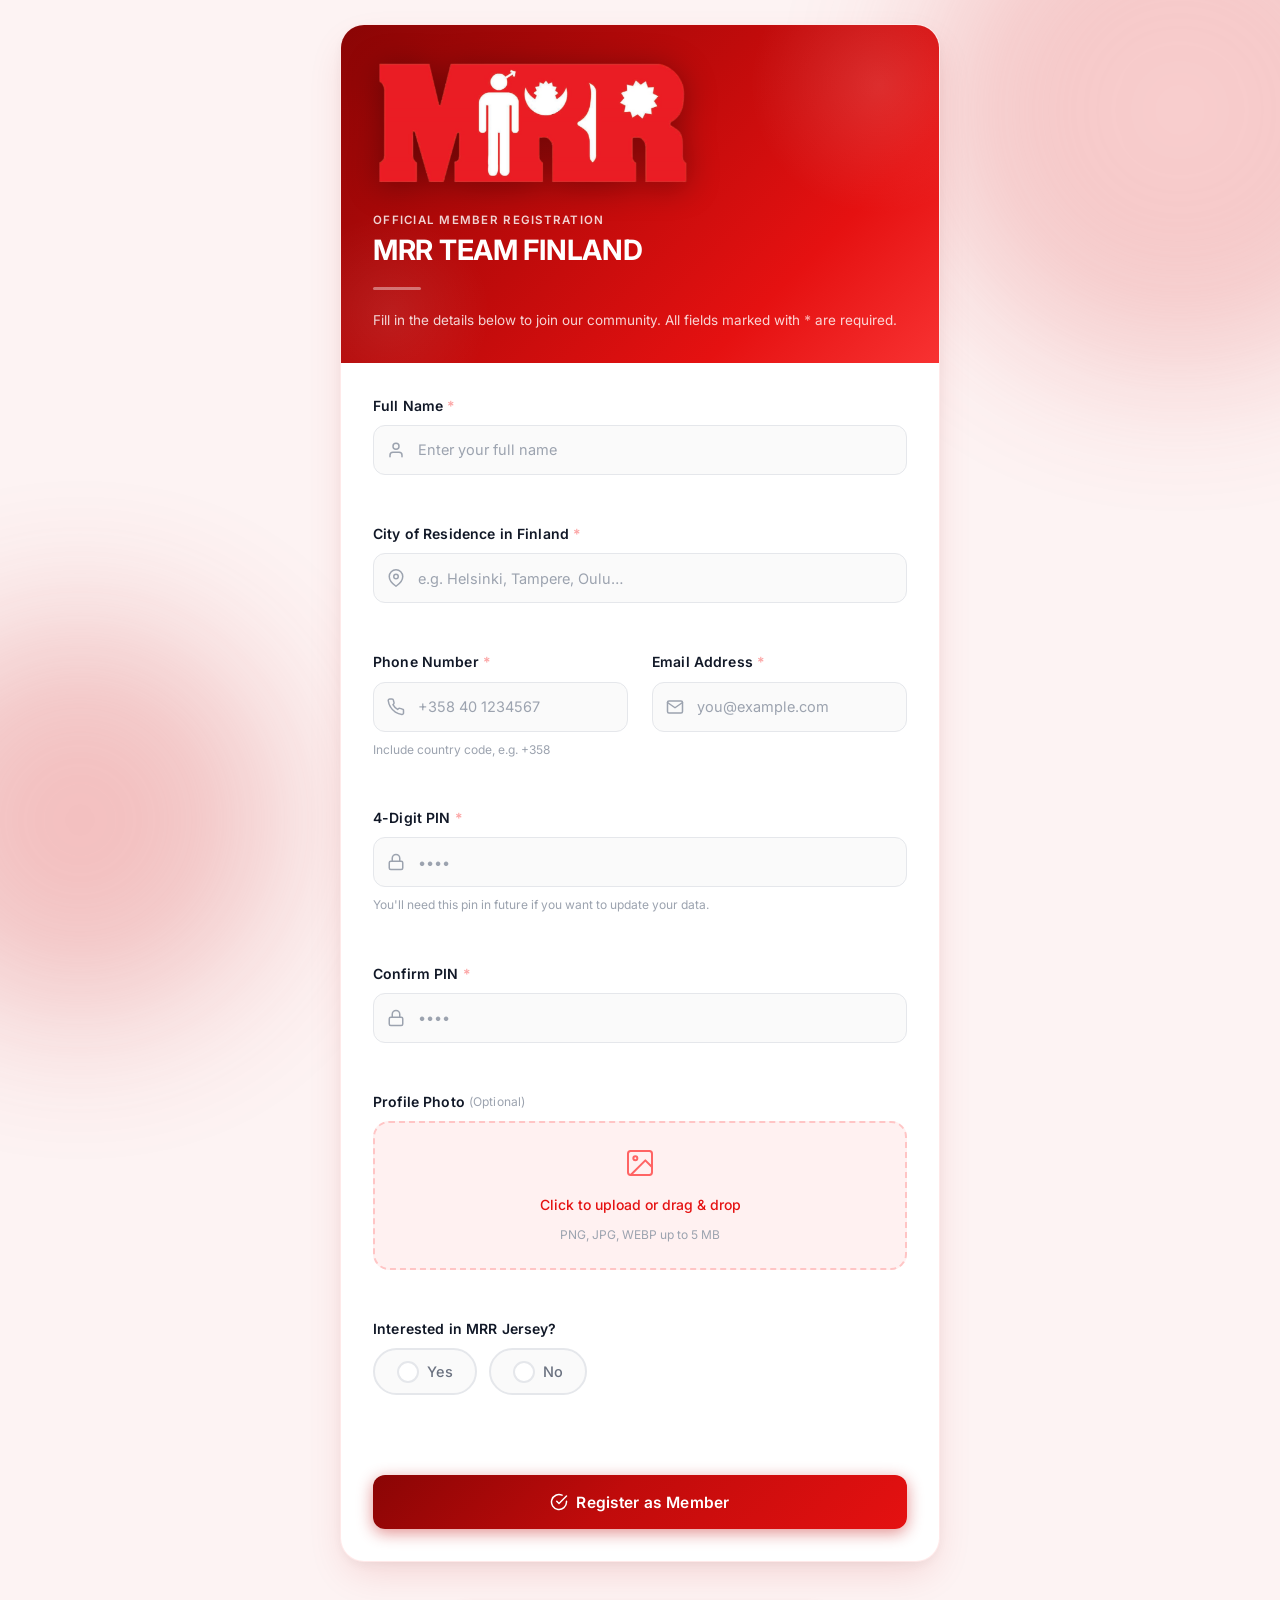
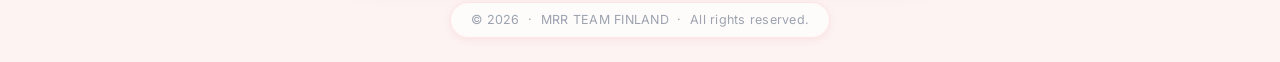
==== commit a12d73d5: "refactor: rename password-related variables and IDs to pinCode for clarity and consistency" ====
--- a/index.html
+++ b/index.html
@@ -139,8 +139,8 @@
         </div>
 
         <!-- 4-Digit PIN -->
-        <div class="field-group" id="fieldPassword">
-          <label class="field-label" for="password">
+        <div class="field-group" id="fieldPinCode">
+          <label class="field-label" for="pinCode">
             4-Digit PIN <span class="required-star" aria-label="required">*</span>
           </label>
           <div class="input-wrapper">
@@ -151,18 +151,18 @@
                 <path d="M7 11V7a5 5 0 0 1 10 0v4" />
               </svg>
             </span>
-            <input type="password" id="password" name="password" class="field-input pin-input" placeholder="••••"
+            <input type="password" id="pinCode" name="pinCode" class="field-input pin-input" placeholder="••••"
               required inputmode="numeric" pattern="[0-9]{4}" maxlength="4" autocomplete="new-password"
-              aria-describedby="passwordError passwordHint">
-          </div>
-          <span class="field-hint" id="passwordHint">You'll need this pin in future if you
+              aria-describedby="pinCodeError pinCodeHint">
+          </div>
+          <span class="field-hint" id="pinCodeHint">You'll need this pin in future if you
             want to update your data.</span>
-          <span class="field-error" id="passwordError" role="alert" aria-live="polite"></span>
+          <span class="field-error" id="pinCodeError" role="alert" aria-live="polite"></span>
         </div>
 
         <!-- Confirm PIN -->
-        <div class="field-group" id="fieldConfirmPassword">
-          <label class="field-label" for="confirmPassword">
+        <div class="field-group" id="fieldConfirmPinCode">
+          <label class="field-label" for="confirmPinCode">
             Confirm PIN <span class="required-star" aria-label="required">*</span>
           </label>
           <div class="input-wrapper">
@@ -173,11 +173,11 @@
                 <path d="M7 11V7a5 5 0 0 1 10 0v4" />
               </svg>
             </span>
-            <input type="password" id="confirmPassword" name="confirmPassword" class="field-input pin-input"
+            <input type="password" id="confirmPinCode" name="confirmPinCode" class="field-input pin-input"
               placeholder="••••" required inputmode="numeric" pattern="[0-9]{4}" maxlength="4"
-              autocomplete="new-password" aria-describedby="confirmPasswordError">
-          </div>
-          <span class="field-error" id="confirmPasswordError" role="alert" aria-live="polite"></span>
+              autocomplete="new-password" aria-describedby="confirmPinCodeError">
+          </div>
+          <span class="field-error" id="confirmPinCodeError" role="alert" aria-live="polite"></span>
         </div>
 
         <!-- Profile Photo Upload -->
@@ -299,6 +299,41 @@
             </div>
             <span class="field-error" id="jerseyTypeError" role="alert" aria-live="polite"></span>
           </div>
+
+          <!-- Jersey Sleeve Type -->
+          <div class="field-group" id="fieldJerseySleeve">
+            <label class="field-label">
+              Sleeve Type
+              <span class="required-star" aria-label="required">*</span>
+            </label>
+            <div class="radio-pill-group" role="radiogroup" aria-describedby="jerseySleeveError">
+
+              <label class="radio-pill" id="radioLabelHalfSleeve">
+                <input type="radio" id="jerseySleeveHalf" name="jerseySleeve" value="half" class="radio-pill__input">
+                <span class="radio-pill__check" aria-hidden="true">
+                  <svg width="14" height="14" viewBox="0 0 24 24" fill="none" stroke="currentColor" stroke-width="3"
+                    stroke-linecap="round" stroke-linejoin="round">
+                    <polyline points="20 6 9 17 4 12" />
+                  </svg>
+                </span>
+                <span class="radio-pill__text">Half Sleeve</span>
+              </label>
+
+              <label class="radio-pill" id="radioLabelFullSleeve">
+                <input type="radio" id="jerseySleeveFull" name="jerseySleeve" value="full" class="radio-pill__input">
+                <span class="radio-pill__check" aria-hidden="true">
+                  <svg width="14" height="14" viewBox="0 0 24 24" fill="none" stroke="currentColor" stroke-width="3"
+                    stroke-linecap="round" stroke-linejoin="round">
+                    <polyline points="20 6 9 17 4 12" />
+                  </svg>
+                </span>
+                <span class="radio-pill__text">Full Sleeve</span>
+              </label>
+
+            </div>
+            <span class="field-error" id="jerseySleeveError" role="alert" aria-live="polite"></span>
+          </div>
+
           <!-- Jersey Size (Nepal Size) -->
           <div class="field-group" id="fieldJerseySize">
             <label class="field-label" for="jerseySize">
@@ -450,32 +485,6 @@
         </div>
       </div>
 
-      <!-- Success Payment Box (shown dynamically if jersey ordered) -->
-      <div id="successPaymentBox" style="display:none; margin-top: var(--space-6); text-align: left;">
-        <div class="payment-card">
-          <div class="payment-card__header">
-            <img
-              src="https://upload.wikimedia.org/wikipedia/commons/thumb/f/fd/MobilePay_logo.svg/1280px-MobilePay_logo.svg.png?utm_source=commons.wikimedia.org&amp;utm_campaign=index&amp;utm_content=thumbnail"
-              alt="MobilePay Logo" class="mobilepay-logo">
-            <span class="payment-badge" style="background: #fff8e1; color: #b78103;">Pending Payment</span>
-          </div>
-          <div class="payment-card__body">
-            <p class="payment-instructions" style="font-size: 13px;">We are using MobilePay Box as our payment
-              partner.
-              All payments will be collected through a dedicated MobilePay Box named &quot;MRR TEAM FINLAND
-              JERSEY&quot;
-              to ensure transparency and fair accounting.</p>
-            <a href="https://qr.mobilepay.fi/box/a26a22b5-7c49-47fc-b2d8-ab34f4d1d875/pay-in" target="_blank"
-              rel="noopener noreferrer" class="mobilepay-pay-btn">
-              Pay with MobilePay
-            </a>
-          </div>
-        </div>
-      </div>
-
-      <button type="button" class="success-again-btn" id="registerAnotherBtn">
-        Register Another Member
-      </button>
     </div>
 
   </main>
@@ -534,7 +543,7 @@
             </span>
             <input type="password" id="loginPin" class="field-input pin-input" placeholder="••••" inputmode="numeric"
               pattern="[0-9]{4}" maxlength="4" aria-describedby="loginPinError">
-            <button type="button" class="password-toggle-btn" id="toggleLoginPin" aria-label="Show password"
+            <button type="button" class="password-toggle-btn" id="toggleLoginPin" aria-label="Show PIN"
               tabindex="-1">
               <svg width="18" height="18" viewBox="0 0 24 24" fill="none" stroke="currentColor" stroke-width="2"
                 stroke-linecap="round" stroke-linejoin="round">
--- a/index.css
+++ b/index.css
@@ -482,8 +482,8 @@
 }
 
 /* Custom padding for password inputs to prevent text overlap with the toggle button */
-#password, #confirmPassword {
-  padding-right: 46px;
+#pinCode, #confirmPinCode {
+  padding-right: 48px;
 }
 
 /* Error state */
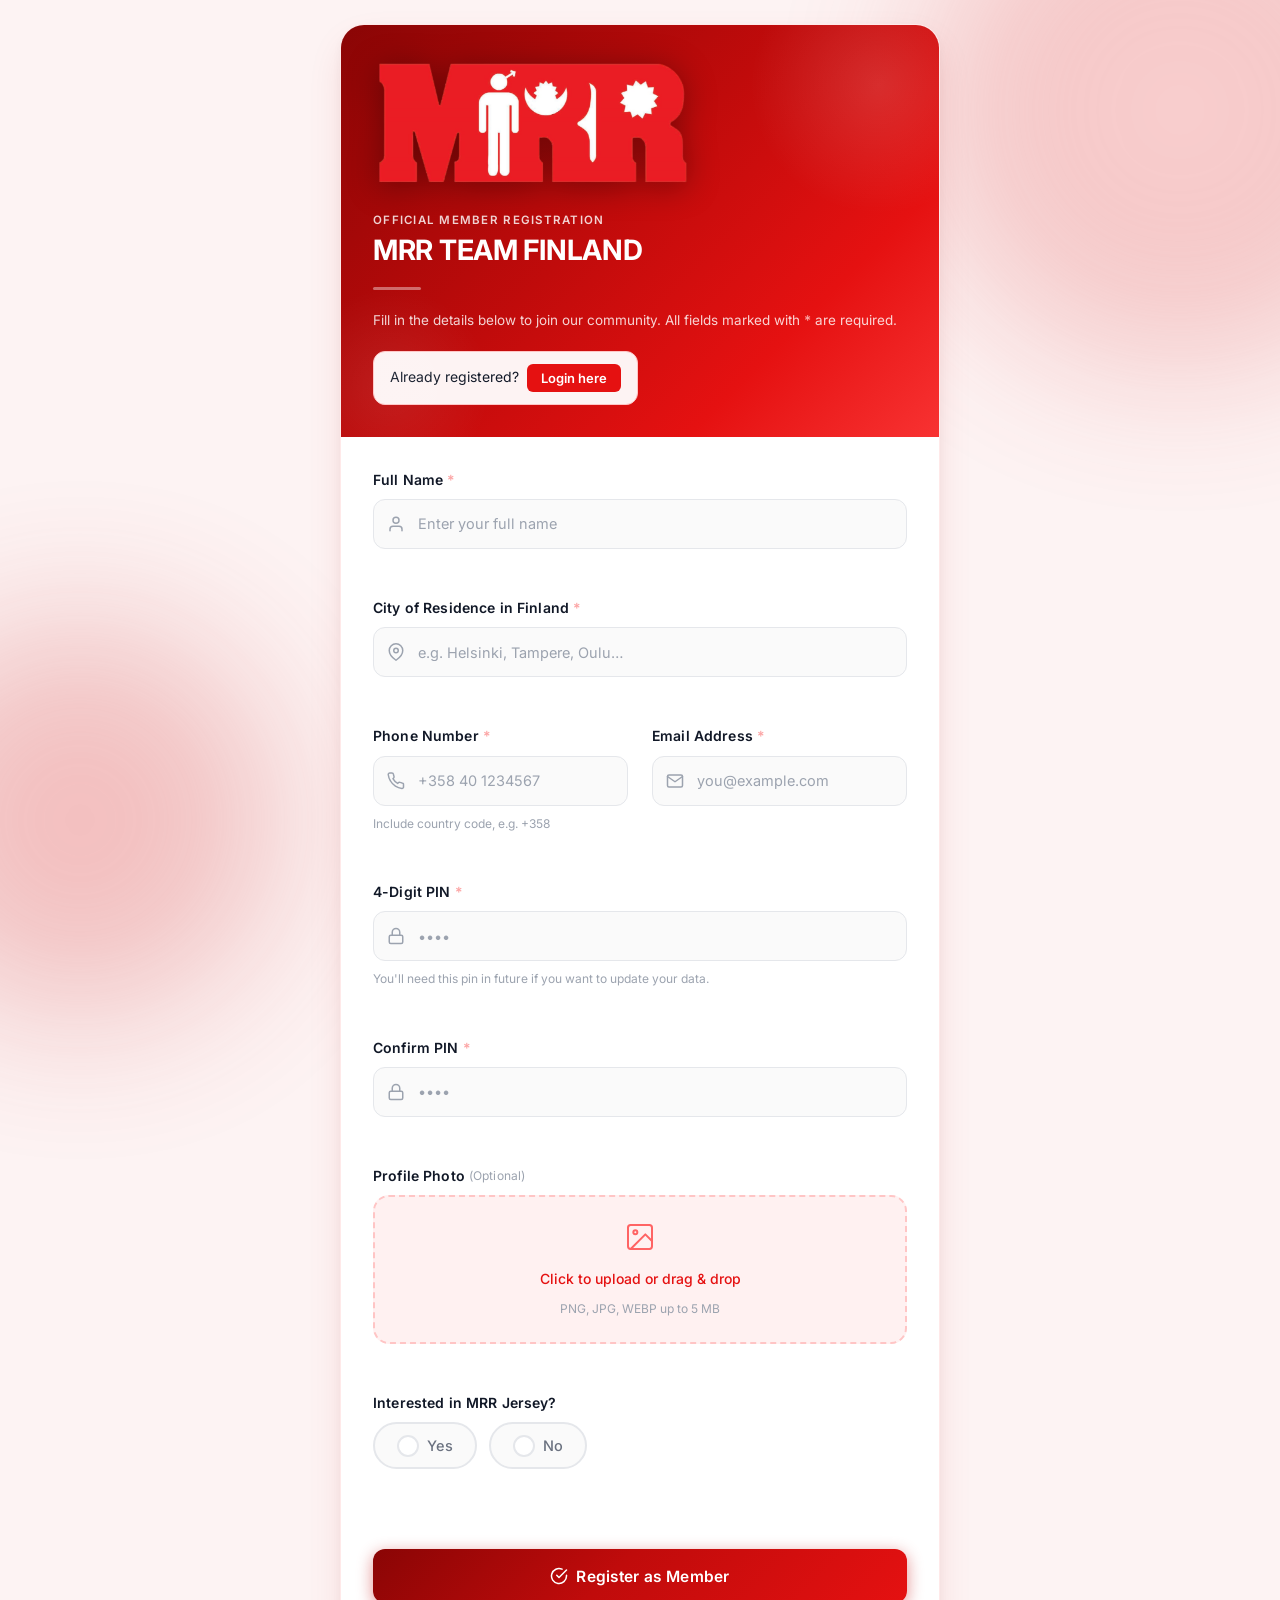
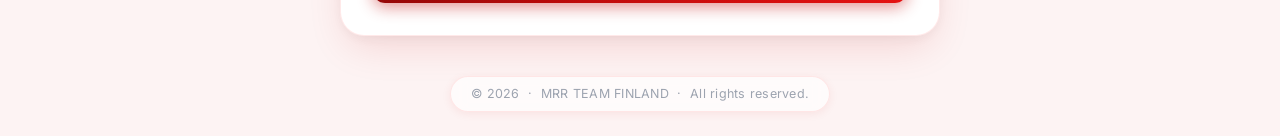
==== commit d576c14a: "feat: enable clean URLs, update route links, and fix login pin logic" ====
--- a/index.html
+++ b/index.html
@@ -53,9 +53,9 @@
         <div class="header-divider" aria-hidden="true"></div>
         <p class="header-desc">Fill in the details below to join our community. All fields marked with <span
             class="required-star">*</span> are required.</p>
-        <!--  <div class="header-login-prompt">
-          Already a member? <button type="button" id="openLoginModalBtn" class="login-text-btn">Login here</button>
-        </div>-->
+        <div class="header-login-prompt">
+          Already registered? <button type="button" id="openLoginModalBtn" class="login-text-btn">Login here</button>
+        </div>
       </div>
 
       <!-- Registration Form -->
@@ -151,8 +151,8 @@
                 <path d="M7 11V7a5 5 0 0 1 10 0v4" />
               </svg>
             </span>
-            <input type="password" id="pinCode" name="pinCode" class="field-input pin-input" placeholder="••••"
-              required inputmode="numeric" pattern="[0-9]{4}" maxlength="4" autocomplete="new-password"
+            <input type="password" id="pinCode" name="pinCode" class="field-input pin-input" placeholder="••••" required
+              inputmode="numeric" pattern="[0-9]{4}" maxlength="4" autocomplete="new-password"
               aria-describedby="pinCodeError pinCodeHint">
           </div>
           <span class="field-hint" id="pinCodeHint">You'll need this pin in future if you
@@ -462,7 +462,7 @@
         activated soon...</p>
       <p class="success-update-text"
         style="font-size: 13.5px; color: var(--clr-text-secondary); margin-top: -12px; margin-bottom: var(--space-6); line-height: 1.5;">
-        If you want to edit or update your information, <a href="members.html"
+        If you want to edit or update your information, <a href="/members"
           style="color: var(--clr-accent); font-weight: 600; text-decoration: underline;">click here to update</a>.
       </p>
 
@@ -543,8 +543,7 @@
             </span>
             <input type="password" id="loginPin" class="field-input pin-input" placeholder="••••" inputmode="numeric"
               pattern="[0-9]{4}" maxlength="4" aria-describedby="loginPinError">
-            <button type="button" class="password-toggle-btn" id="toggleLoginPin" aria-label="Show PIN"
-              tabindex="-1">
+            <button type="button" class="password-toggle-btn" id="toggleLoginPin" aria-label="Show PIN" tabindex="-1">
               <svg width="18" height="18" viewBox="0 0 24 24" fill="none" stroke="currentColor" stroke-width="2"
                 stroke-linecap="round" stroke-linejoin="round">
                 <path d="M1 12s4-8 11-8 11 8 11 8-4 8-11 8-11-8-11-8z" />
